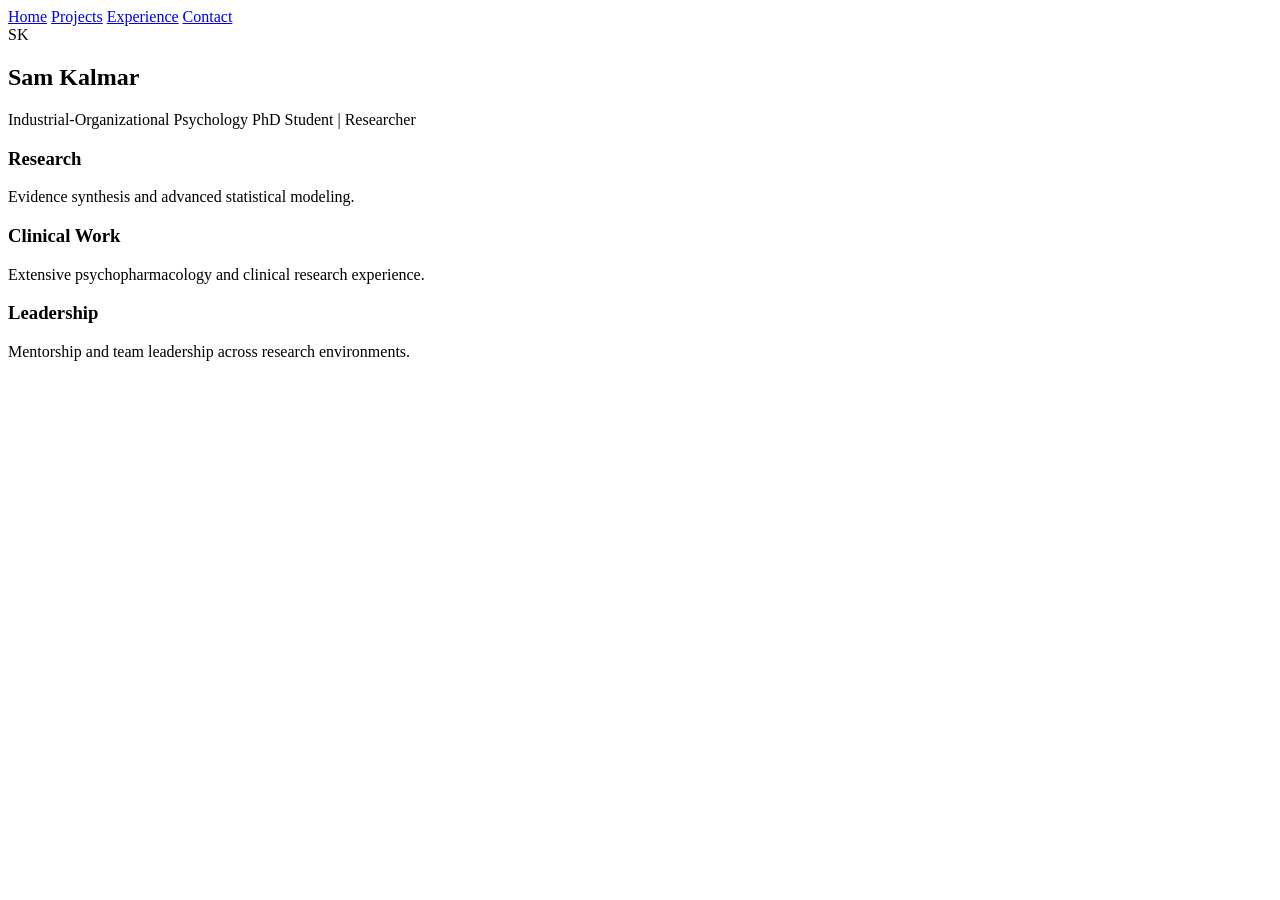
==== index.html @ a0b82de4 "Update index.html" ====
<!DOCTYPE html>
<html lang="en">
<head>
<meta charset="UTF-8">
<meta name="viewport" content="width=device-width, initial-scale=1.0">
<title>Sam Kalmar</title>
<link rel="stylesheet" href="styles.css">
</head>
<body>
<header>
<nav>
<a href="index.html">Home</a>
<a href="projects.html">Projects</a>
<a href="experience.html">Experience</a>
<a href="contact.html">Contact</a>
</nav>
<div class="logo">SK</div>
</header>

<section class="hero">
<h1>Sam Kalmar</h1>
<p>Industrial-Organizational Psychology PhD Student | Researcher</p>
</section>

<section class="cards">
<div class="card">
<h3>Research</h3>
<p>Evidence synthesis and advanced statistical modeling.</p>
</div>
<div class="card">
<h3>Clinical Work</h3>
<p>Extensive psychopharmacology and clinical research experience.</p>
</div>
<div class="card">
<h3>Leadership</h3>
<p>Mentorship and team leadership across research environments.</p>
</div>
</section>
</body>
</html>
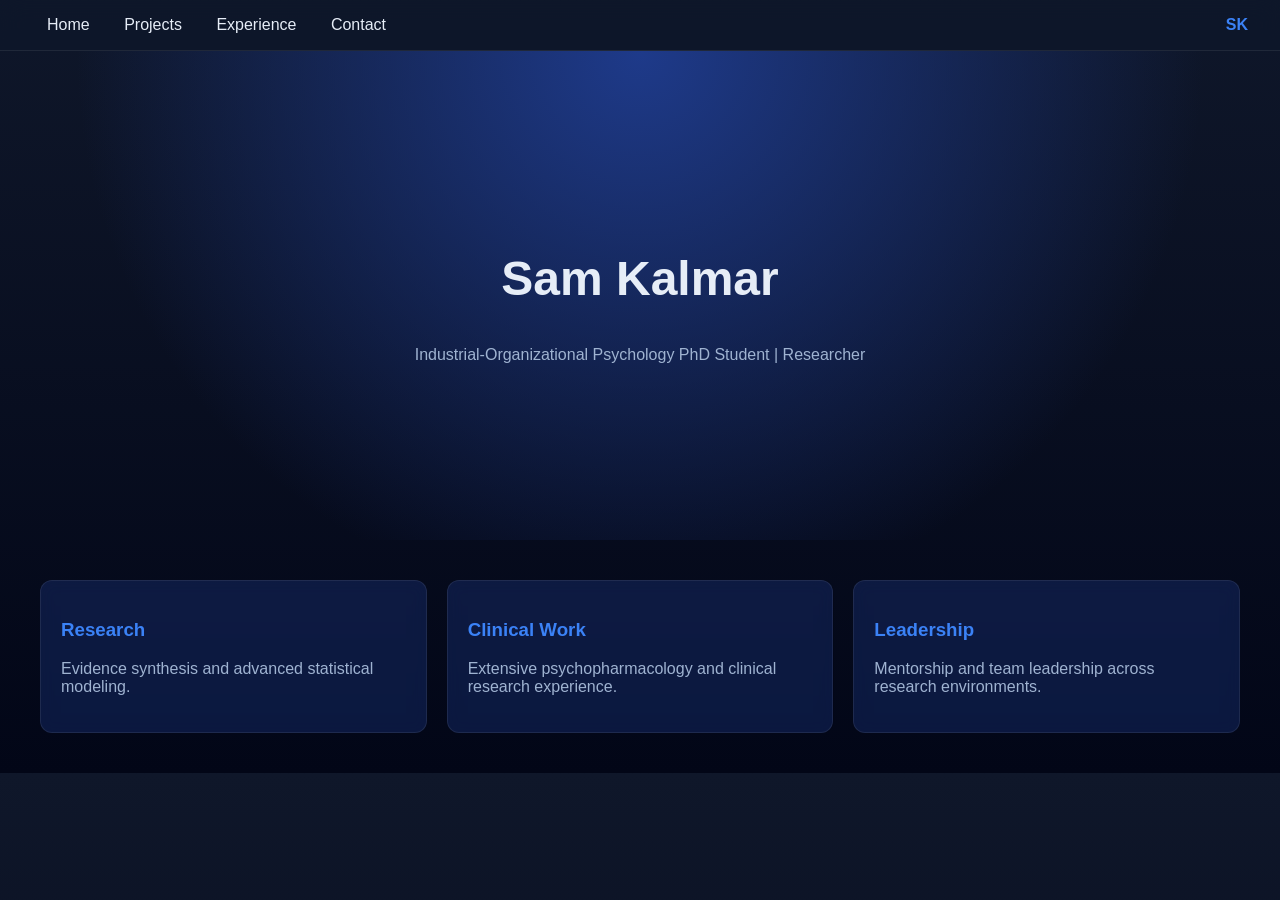
==== commit b723f4b2: "Update index.html" ====
--- a/index.html
+++ b/index.html
@@ -4,7 +4,7 @@
 <meta charset="UTF-8">
 <meta name="viewport" content="width=device-width, initial-scale=1.0">
 <title>Sam Kalmar</title>
-<link rel="stylesheet" href="styles.css">
+<link rel="stylesheet" href="style.css">
 </head>
 <body>
 <header>
--- a/style.css
+++ b/style.css
@@ -0,0 +1,139 @@
+:root{
+  --bg: #0f172a;            /* deep blue slate */
+  --bg-soft: #111c3a;       /* slightly lighter */
+  --card: rgba(30, 58, 138, 0.35); /* translucent blue */
+  --text: #e6edf7;          /* soft light text */
+  --muted: #9fb3d1;         /* secondary text */
+  --accent: #3b82f6;        /* vibrant blue */
+  --accent-strong: #60a5fa; /* hover highlight */
+  --border: rgba(255,255,255,0.08);
+}
+
+body {
+  font-family: Arial, sans-serif;
+  margin: 0;
+  background: linear-gradient(180deg, var(--bg), #020617);
+  color: var(--text);
+}
+
+header {
+  position: sticky;
+  top: 0;
+  backdrop-filter: blur(12px);
+  background: rgba(15, 23, 42, 0.65);
+  display: flex;
+  justify-content: space-between;
+  align-items: center;
+  padding: 1rem 2rem;
+  border-bottom: 1px solid var(--border);
+  z-index: 1000;
+}
+
+nav a {
+  margin: 0 15px;
+  text-decoration: none;
+  color: var(--text);
+  font-weight: 500;
+  transition: 0.3s ease;
+}
+
+nav a:hover {
+  color: var(--accent-strong);
+  opacity: 0.8;
+}
+
+.logo {
+  font-weight: bold;
+  color: var(--accent);
+}
+
+.hero {
+  padding: 160px 20px;
+  text-align: center;
+  background: radial-gradient(circle at top, #1e3a8a, transparent 70%);
+}
+
+.hero h1 {
+  font-size: 3rem;
+  transition: 0.3s ease;
+}
+
+.hero h1:hover {
+  color: var(--accent-strong);
+  opacity: 0.85;
+}
+
+.hero p {
+  color: var(--muted);
+}
+
+.cards {
+  display: grid;
+  grid-template-columns: repeat(auto-fit, minmax(250px,1fr));
+  gap: 20px;
+  padding: 40px;
+}
+
+.card {
+  background: var(--card);
+  padding: 20px;
+  border-radius: 12px;
+  border: 1px solid var(--border);
+  backdrop-filter: blur(8px);
+  transition: 0.3s ease;
+}
+
+.card h3 {
+  color: var(--accent);
+}
+
+.card p {
+  color: var(--muted);
+}
+
+.card:hover {
+  transform: translateY(-6px);
+  background: rgba(59,130,246,0.25);
+  border-color: rgba(96,165,250,0.4);
+}
+
+section {
+  padding: 40px;
+}
+
+h1, h2, h3 {
+  transition: 0.3s ease;
+}
+
+h1:hover, h2:hover, h3:hover {
+  color: var(--accent-strong);
+  opacity: 0.9;
+}
+
+input, textarea {
+  width: 100%;
+  padding: 10px;
+  margin-bottom: 10px;
+  border-radius: 6px;
+  border: 1px solid var(--border);
+  background: #020617;
+  color: var(--text);
+}
+
+input::placeholder, textarea::placeholder {
+  color: var(--muted);
+}
+
+button {
+  padding: 10px 20px;
+  border: none;
+  background: var(--accent);
+  color: white;
+  border-radius: 6px;
+  transition: 0.3s ease;
+}
+
+button:hover {
+  background: var(--accent-strong);
+  opacity: 0.9;
+}
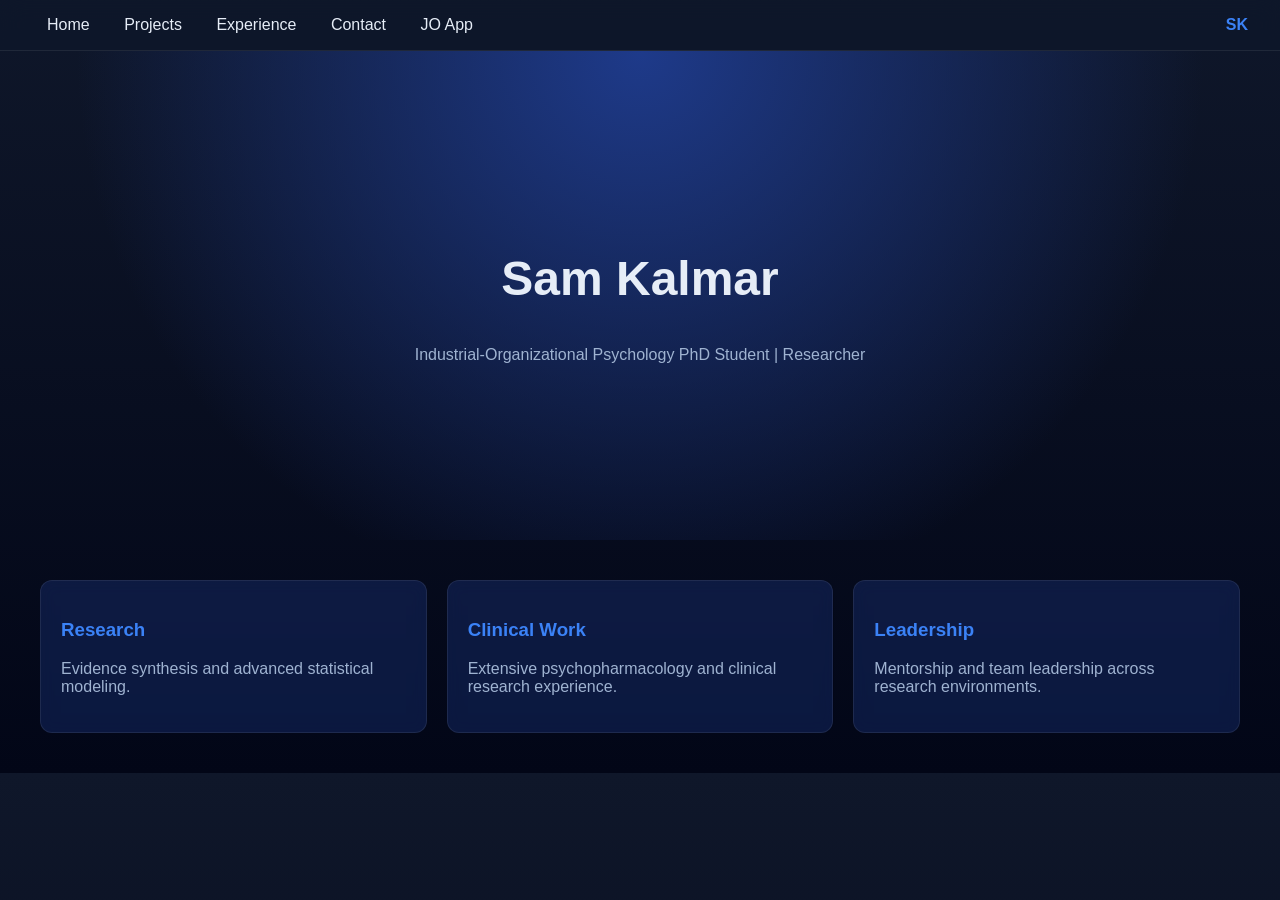
==== commit d0fc6613: "Update index.html" ====
--- a/index.html
+++ b/index.html
@@ -3,7 +3,7 @@
 <head>
 <meta charset="UTF-8">
 <meta name="viewport" content="width=device-width, initial-scale=1.0">
-<title>Sam Kalmar</title>
+<title>S. Kalmar | Home</title>
 <link rel="stylesheet" href="style.css">
 </head>
 <body>
@@ -13,6 +13,7 @@
 <a href="projects.html">Projects</a>
 <a href="experience.html">Experience</a>
 <a href="contact.html">Contact</a>
+<a href="app.html">JO App<a/>
 </nav>
 <div class="logo">SK</div>
 </header>
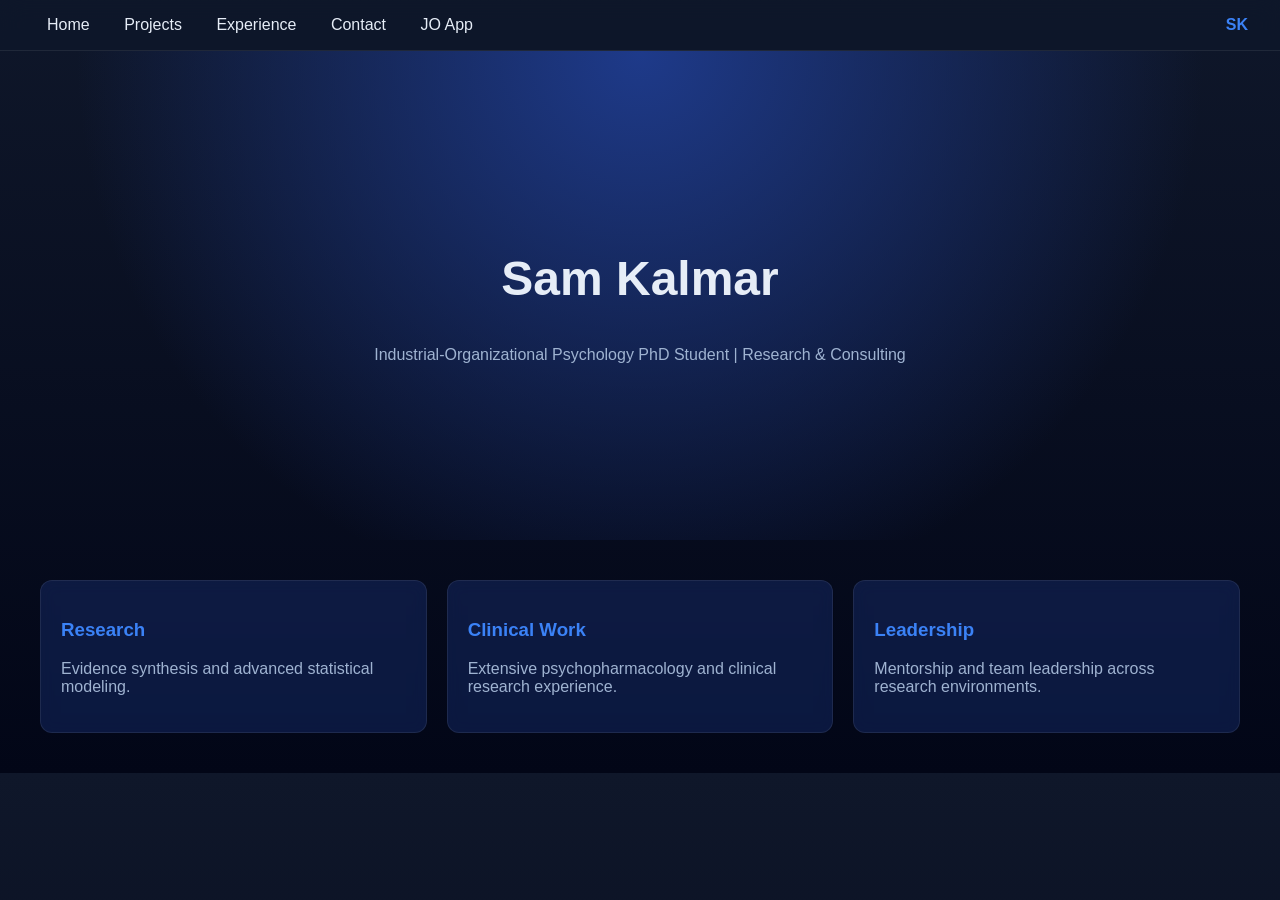
==== commit b883e36d: "Update description in hero section" ====
--- a/index.html
+++ b/index.html
@@ -20,7 +20,7 @@
 
 <section class="hero">
 <h1>Sam Kalmar</h1>
-<p>Industrial-Organizational Psychology PhD Student | Researcher</p>
+<p>Industrial-Organizational Psychology PhD Student | Research & Consulting </p>
 </section>
 
 <section class="cards">
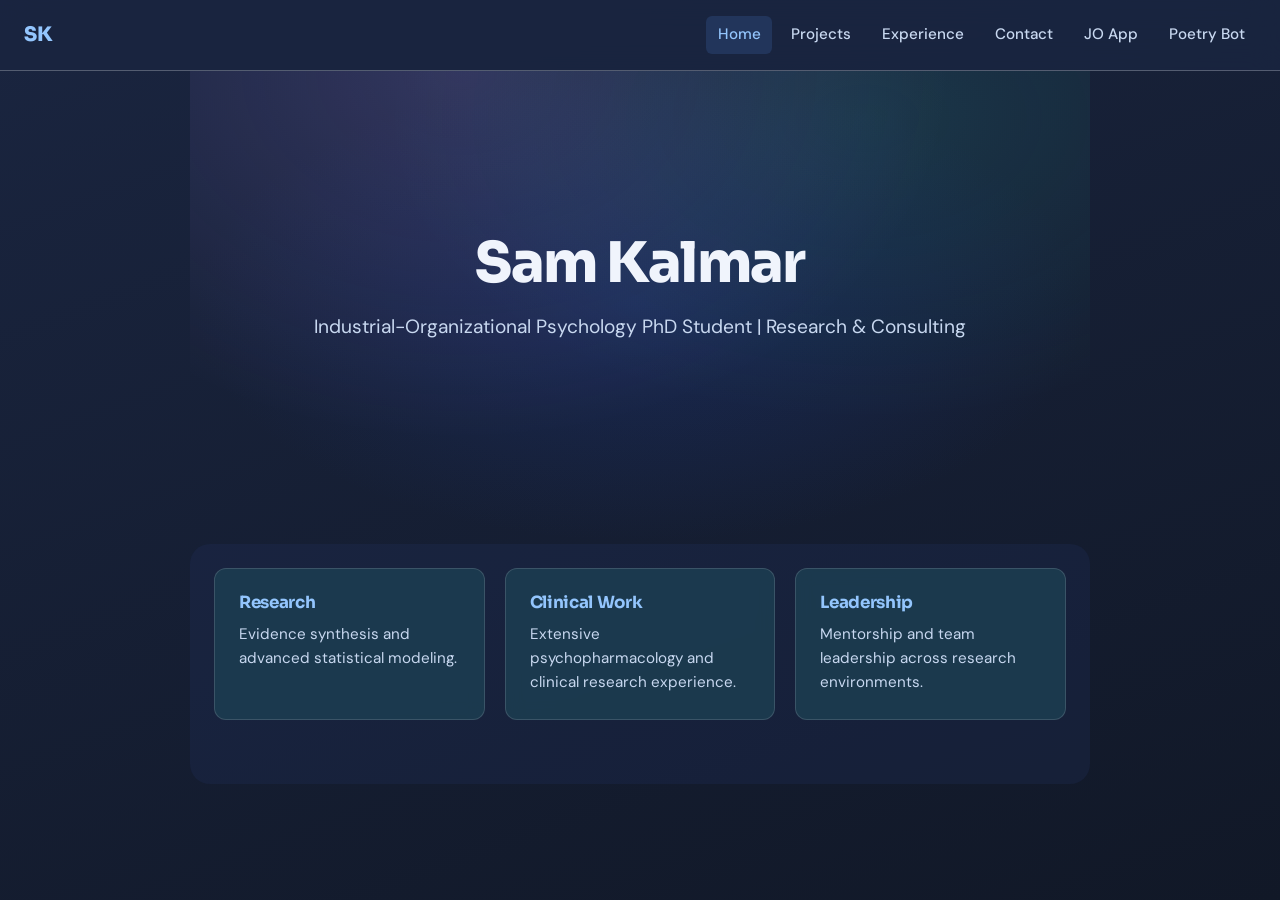
==== commit a0d9e3f1: "Refactor index.html structure and content Reorganized HTML structure by removing the old header and " ====
--- a/index.html
+++ b/index.html
@@ -7,35 +7,28 @@
 <link rel="stylesheet" href="style.css">
 </head>
 <body>
-<header>
-<nav>
-<a href="index.html">Home</a>
-<a href="projects.html">Projects</a>
-<a href="experience.html">Experience</a>
-<a href="contact.html">Contact</a>
-<a href="app.html">JO App<a/>
-</nav>
-<div class="logo">SK</div>
-</header>
-
-<section class="hero">
-<h1>Sam Kalmar</h1>
-<p>Industrial-Organizational Psychology PhD Student | Research & Consulting </p>
-</section>
-
-<section class="cards">
-<div class="card">
-<h3>Research</h3>
-<p>Evidence synthesis and advanced statistical modeling.</p>
-</div>
-<div class="card">
-<h3>Clinical Work</h3>
-<p>Extensive psychopharmacology and clinical research experience.</p>
-</div>
-<div class="card">
-<h3>Leadership</h3>
-<p>Mentorship and team leadership across research environments.</p>
-</div>
-</section>
+<header></header>
+<main id="main-content">
+  <section class="hero">
+  <h1>Sam Kalmar</h1>
+  <p>Industrial-Organizational Psychology PhD Student | Research & Consulting </p>
+  </section>
+  
+  <section class="cards">
+  <div class="card">
+  <h3>Research</h3>
+  <p>Evidence synthesis and advanced statistical modeling.</p>
+  </div>
+  <div class="card">
+  <h3>Clinical Work</h3>
+  <p>Extensive psychopharmacology and clinical research experience.</p>
+  </div>
+  <div class="card">
+  <h3>Leadership</h3>
+  <p>Mentorship and team leadership across research environments.</p>
+  </div>
+  </section>
+</main>
+<script src="nav.js"></script>
 </body>
 </html>
--- a/style.css
+++ b/style.css
@@ -1,139 +1,489 @@
-:root{
-  --bg: #0f172a;            /* deep blue slate */
-  --bg-soft: #111c3a;       /* slightly lighter */
-  --card: rgba(30, 58, 138, 0.35); /* translucent blue */
-  --text: #e6edf7;          /* soft light text */
-  --muted: #9fb3d1;         /* secondary text */
-  --accent: #3b82f6;        /* vibrant blue */
-  --accent-strong: #60a5fa; /* hover highlight */
-  --border: rgba(255,255,255,0.08);
+/* ============================================================
+   Personal Website — Accessible + Mobile-First CSS
+   WCAG AA compliant contrast ratios throughout
+   ============================================================ */
+
+/* ── Google Fonts import ─────────────────────────────────── */
+@import url('https://fonts.googleapis.com/css2?family=DM+Sans:wght@400;500;600&family=Sora:wght@700;800&display=swap');
+
+/* ── Design tokens ───────────────────────────────────────── */
+:root {
+  /* Backgrounds — lighter than pure black for better contrast headroom */
+  --bg:             #1a2540;          /* medium-dark navy */
+  --bg-soft:        #223060;          /* section / surface layer */
+  --bg-deep:        #111827;          /* footer / deepest panels */
+
+  /* Cards — distinct tints so cards never look monotone */
+  --card:           rgba(28, 60, 80, 0.90);   /* teal-navy */
+  --card-alt:       rgba(45, 38, 75, 0.88);   /* violet-tinted */
+  --card-warm:      rgba(55, 42, 30, 0.85);   /* amber-tinted */
+
+  /* Text */
+  --text:           #f0f4fc;          /* 12:1 on --bg ✓ */
+  --muted:          #c8d8f0;          /* 7.2:1 on --bg ✓ */
+  --subtle:         #8faece;          /* 4.6:1 — captions, timestamps */
+
+  /* Primary accent — blue */
+  --accent:         #5b9cf6;          /* 4.8:1 on --bg ✓ */
+  --accent-hover:   #93c5fd;          /* 8.3:1 on --bg ✓ */
+
+  /* Secondary accents */
+  --teal:           #2dd4bf;          /* 6.1:1 on --bg ✓ */
+  --teal-hover:     #5eead4;
+  --violet:         #a78bfa;          /* 5.4:1 on --bg ✓ */
+  --violet-hover:   #c4b5fd;
+  --amber:          #fbbf24;          /* 8.5:1 on --bg ✓ */
+  --amber-hover:    #fde68a;
+  --rose:           #fb7185;          /* 5.2:1 on --bg ✓ */
+  --rose-hover:     #fda4af;
+
+  /* Borders */
+  --border:         rgba(255, 255, 255, 0.14);
+  --border-strong:  rgba(255, 255, 255, 0.26);
+
+  /* Focus */
+  --focus-ring:     #93c5fd;
+
+  /* Typography */
+  --font-display:   'Sora', sans-serif;
+  --font-body:      'DM Sans', sans-serif;
+
+  /* Radii */
+  --radius-sm:      6px;
+  --radius-md:      12px;
+  --radius-lg:      20px;
+
+  --transition:     0.25s ease;
+
+  /* Spacing scale */
+  --space-xs:  0.5rem;
+  --space-sm:  1rem;
+  --space-md:  1.5rem;
+  --space-lg:  2.5rem;
+  --space-xl:  4rem;
+}
+
+/* ── Reset & base ────────────────────────────────────────── */
+*, *::before, *::after {
+  box-sizing: border-box;
+  margin: 0;
+  padding: 0;
+}
+
+html {
+  scroll-behavior: smooth;
+  font-size: 100%;
 }
 
 body {
-  font-family: Arial, sans-serif;
-  margin: 0;
-  background: linear-gradient(180deg, var(--bg), #020617);
-  color: var(--text);
-}
-
+  font-family: var(--font-body);
+  font-size: clamp(1rem, 1.5vw, 1.125rem);
+  line-height: 1.7;
+  background: linear-gradient(160deg, var(--bg) 0%, var(--bg-deep) 100%);
+  color: var(--text);
+  min-height: 100vh;
+}
+
+:focus-visible {
+  outline: 2px solid var(--focus-ring);
+  outline-offset: 3px;
+  border-radius: 4px;
+}
+
+/* Skip-to-content */
+.skip-link {
+  position: absolute;
+  top: -100%;
+  left: var(--space-sm);
+  background: var(--accent);
+  color: #111827;
+  padding: 0.5em 1em;
+  border-radius: var(--radius-sm);
+  font-weight: 600;
+  z-index: 9999;
+  transition: top 0.2s;
+}
+.skip-link:focus { top: var(--space-sm); }
+
+/* ── Header / Navigation ─────────────────────────────────── */
 header {
   position: sticky;
   top: 0;
-  backdrop-filter: blur(12px);
-  background: rgba(15, 23, 42, 0.65);
+  z-index: 1000;
+  backdrop-filter: blur(14px);
+  -webkit-backdrop-filter: blur(14px);
+  background: rgba(26, 37, 64, 0.88);
+  border-bottom: 1px solid var(--border-strong);
+  padding: var(--space-sm) var(--space-md);
   display: flex;
   justify-content: space-between;
   align-items: center;
-  padding: 1rem 2rem;
-  border-bottom: 1px solid var(--border);
-  z-index: 1000;
+  gap: var(--space-sm);
+}
+
+.logo {
+  font-family: var(--font-display);
+  font-weight: 800;
+  font-size: 1.25rem;
+  color: var(--accent-hover);
+  text-decoration: none;
+  letter-spacing: -0.02em;
+  flex-shrink: 0;
+}
+
+nav {
+  display: flex;
+  align-items: center;
+  gap: var(--space-xs);
 }
 
 nav a {
-  margin: 0 15px;
+  font-weight: 500;
+  font-size: 0.95rem;
+  padding: 0.4em 0.75em;
+  border-radius: var(--radius-sm);
   text-decoration: none;
-  color: var(--text);
-  font-weight: 500;
-  transition: 0.3s ease;
+  color: var(--muted);
+  transition: color var(--transition), background var(--transition);
+  white-space: nowrap;
 }
 
 nav a:hover {
-  color: var(--accent-strong);
-  opacity: 0.8;
-}
-
-.logo {
-  font-weight: bold;
-  color: var(--accent);
-}
-
+  color: var(--accent-hover);
+  background: rgba(91, 156, 246, 0.12);
+}
+
+nav a[aria-current="page"] {
+  color: var(--accent-hover);
+  background: rgba(91, 156, 246, 0.15);
+}
+
+/* ── Hamburger button ────────────────────────────────────── */
+.nav-toggle {
+  display: none;
+  background: none;
+  border: 1px solid var(--border-strong);
+  border-radius: var(--radius-sm);
+  padding: 0.45rem 0.6rem;
+  cursor: pointer;
+  color: var(--text);
+  flex-direction: column;
+  gap: 5px;
+  align-items: center;
+  justify-content: center;
+}
+
+.nav-toggle span {
+  display: block;
+  width: 22px;
+  height: 2px;
+  background: currentColor;
+  border-radius: 2px;
+  transition: transform var(--transition), opacity var(--transition);
+}
+
+.nav-toggle[aria-expanded="true"] span:nth-child(1) {
+  transform: translateY(7px) rotate(45deg);
+}
+.nav-toggle[aria-expanded="true"] span:nth-child(2) {
+  opacity: 0;
+}
+.nav-toggle[aria-expanded="true"] span:nth-child(3) {
+  transform: translateY(-7px) rotate(-45deg);
+}
+
+/* ── Mobile nav drawer ───────────────────────────────────── */
+@media (max-width: 640px) {
+  .nav-toggle { display: flex; }
+
+  nav {
+    display: none;
+    position: absolute;
+    top: 100%;
+    left: 0;
+    right: 0;
+    flex-direction: column;
+    align-items: stretch;
+    background: rgba(17, 24, 39, 0.97);
+    border-bottom: 1px solid var(--border-strong);
+    padding: var(--space-xs) var(--space-sm) var(--space-sm);
+  }
+
+  nav.is-open { display: flex; }
+
+  nav a {
+    font-size: 1.05rem;
+    padding: 0.75em 1em;
+  }
+}
+
+/* ── Hero ────────────────────────────────────────────────── */
 .hero {
-  padding: 160px 20px;
+  padding: clamp(80px, 14vw, 160px) var(--space-md);
   text-align: center;
-  background: radial-gradient(circle at top, #1e3a8a, transparent 70%);
+  background:
+    radial-gradient(ellipse at 30% 0%,   rgba(167, 139, 250, 0.18) 0%, transparent 55%),
+    radial-gradient(ellipse at 75% 10%,  rgba(45, 212, 191, 0.12)  0%, transparent 50%),
+    radial-gradient(ellipse at 50% 50%,  rgba(30, 58, 138, 0.35)   0%, transparent 70%);
 }
 
 .hero h1 {
-  font-size: 3rem;
-  transition: 0.3s ease;
-}
-
-.hero h1:hover {
-  color: var(--accent-strong);
-  opacity: 0.85;
-}
+  font-family: var(--font-display);
+  font-size: clamp(2.2rem, 6vw, 3.5rem);
+  font-weight: 800;
+  letter-spacing: -0.03em;
+  line-height: 1.15;
+  color: var(--text);
+  max-width: 18ch;
+  margin: 0 auto var(--space-sm);
+}
+
+/* Wrap a word in <span class="hero-accent"> to highlight it */
+.hero-accent { color: var(--accent-hover); }
 
 .hero p {
   color: var(--muted);
-}
-
+  font-size: clamp(1rem, 2vw, 1.2rem);
+  max-width: 55ch;
+  margin: 0 auto var(--space-lg);
+}
+
+/* ── Cards grid ──────────────────────────────────────────── */
 .cards {
   display: grid;
-  grid-template-columns: repeat(auto-fit, minmax(250px,1fr));
-  gap: 20px;
-  padding: 40px;
+  grid-template-columns: repeat(auto-fit, minmax(min(100%, 260px), 1fr));
+  gap: 1.25rem;
+  padding: var(--space-md) var(--space-md) var(--space-xl);
 }
 
 .card {
   background: var(--card);
-  padding: 20px;
-  border-radius: 12px;
+  padding: var(--space-md);
+  border-radius: var(--radius-md);
   border: 1px solid var(--border);
   backdrop-filter: blur(8px);
-  transition: 0.3s ease;
+  transition: transform var(--transition), background var(--transition), border-color var(--transition);
+}
+
+.card:hover {
+  transform: translateY(-5px);
+  border-color: var(--border-strong);
+}
+
+/* Colour variant cards */
+.card--teal   { background: rgba(15, 70, 68, 0.80);  border-color: rgba(45, 212, 191, 0.25); }
+.card--violet { background: var(--card-alt);          border-color: rgba(167, 139, 250, 0.25); }
+.card--amber  { background: var(--card-warm);         border-color: rgba(251, 191, 36, 0.25); }
+
+.card--teal:hover   { background: rgba(15, 70, 68, 0.95);  border-color: rgba(94, 234, 212, 0.45); }
+.card--violet:hover { background: rgba(55, 45, 90, 0.95);  border-color: rgba(196, 181, 253, 0.45); }
+.card--amber:hover  { background: rgba(70, 50, 20, 0.95);  border-color: rgba(253, 230, 138, 0.45); }
+
+@media (prefers-reduced-motion: reduce) {
+  .card:hover { transform: none; }
 }
 
 .card h3 {
-  color: var(--accent);
-}
+  font-family: var(--font-display);
+  font-size: 1.05rem;
+  font-weight: 700;
+  margin-bottom: 0.5em;
+  color: var(--accent-hover);
+}
+
+.card--teal   h3 { color: var(--teal);   }
+.card--violet h3 { color: var(--violet); }
+.card--amber  h3 { color: var(--amber);  }
 
 .card p {
   color: var(--muted);
-}
-
-.card:hover {
-  transform: translateY(-6px);
-  background: rgba(59,130,246,0.25);
-  border-color: rgba(96,165,250,0.4);
-}
-
+  font-size: 0.95rem;
+  line-height: 1.6;
+}
+
+/* ── Sections ────────────────────────────────────────────── */
 section {
-  padding: 40px;
+  padding: var(--space-xl) var(--space-md);
+  max-width: 900px;
+  margin: 0 auto;
+}
+
+section:nth-of-type(even) {
+  background: rgba(34, 48, 96, 0.25);
+  border-radius: var(--radius-lg);
 }
 
 h1, h2, h3 {
-  transition: 0.3s ease;
-}
-
-h1:hover, h2:hover, h3:hover {
-  color: var(--accent-strong);
-  opacity: 0.9;
-}
-
-input, textarea {
+  font-family: var(--font-display);
+  letter-spacing: -0.02em;
+  line-height: 1.2;
+}
+
+h2 {
+  font-size: clamp(1.6rem, 4vw, 2.2rem);
+  margin-bottom: var(--space-md);
+  color: var(--text);
+}
+
+/* Decorative gradient rule under section headings */
+h2::after {
+  content: '';
+  display: block;
+  margin-top: 0.4em;
+  width: 3rem;
+  height: 3px;
+  border-radius: 2px;
+  background: linear-gradient(90deg, var(--accent), var(--teal));
+}
+
+/* ── Badges / tags ───────────────────────────────────────── */
+.badge {
+  display: inline-block;
+  padding: 0.2em 0.65em;
+  border-radius: 999px;
+  font-size: 0.78rem;
+  font-weight: 600;
+  letter-spacing: 0.02em;
+}
+
+.badge--blue   { background: rgba(91, 156, 246, 0.18);  color: var(--accent-hover); }
+.badge--teal   { background: rgba(45, 212, 191, 0.15);  color: var(--teal);         }
+.badge--violet { background: rgba(167, 139, 250, 0.15); color: var(--violet);       }
+.badge--amber  { background: rgba(251, 191, 36, 0.15);  color: var(--amber);        }
+.badge--rose   { background: rgba(251, 113, 133, 0.15); color: var(--rose-hover);   }
+
+/* ── Forms ───────────────────────────────────────────────── */
+label {
+  display: block;
+  font-weight: 500;
+  font-size: 0.9rem;
+  margin-bottom: 0.35em;
+  color: var(--text);
+}
+
+input,
+textarea {
   width: 100%;
-  padding: 10px;
-  margin-bottom: 10px;
-  border-radius: 6px;
-  border: 1px solid var(--border);
-  background: #020617;
-  color: var(--text);
-}
-
-input::placeholder, textarea::placeholder {
-  color: var(--muted);
-}
-
-button {
-  padding: 10px 20px;
+  padding: 0.65em 0.85em;
+  margin-bottom: var(--space-sm);
+  border-radius: var(--radius-sm);
+  border: 1px solid var(--border-strong);
+  background: rgba(17, 24, 39, 0.80);
+  color: var(--text);
+  font-family: var(--font-body);
+  font-size: 1rem;
+  transition: border-color var(--transition), box-shadow var(--transition);
+}
+
+input:focus,
+textarea:focus {
+  border-color: var(--accent);
+  box-shadow: 0 0 0 3px rgba(91, 156, 246, 0.28);
+  outline: none;
+}
+
+input::placeholder,
+textarea::placeholder {
+  color: var(--subtle);
+}
+
+textarea {
+  min-height: 130px;
+  resize: vertical;
+}
+
+/* ── Buttons ─────────────────────────────────────────────── */
+button,
+.btn {
+  display: inline-flex;
+  align-items: center;
+  gap: 0.4em;
+  padding: 0.65em 1.4em;
   border: none;
+  font-family: var(--font-body);
+  font-size: 1rem;
+  font-weight: 600;
+  border-radius: var(--radius-sm);
+  cursor: pointer;
+  text-decoration: none;
+  transition: background var(--transition), transform var(--transition), box-shadow var(--transition);
+  /* Primary — blue */
   background: var(--accent);
-  color: white;
-  border-radius: 6px;
-  transition: 0.3s ease;
-}
-
-button:hover {
-  background: var(--accent-strong);
-  opacity: 0.9;
-}
+  color: #0f172a;
+}
+
+button:hover,
+.btn:hover {
+  background: var(--accent-hover);
+  transform: translateY(-1px);
+  box-shadow: 0 4px 16px rgba(91, 156, 246, 0.35);
+}
+
+.btn--teal {
+  background: var(--teal);
+  color: #0f172a;
+}
+.btn--teal:hover {
+  background: var(--teal-hover);
+  box-shadow: 0 4px 16px rgba(45, 212, 191, 0.35);
+}
+
+.btn--ghost {
+  background: transparent;
+  color: var(--accent-hover);
+  border: 1.5px solid var(--accent);
+}
+.btn--ghost:hover {
+  background: rgba(91, 156, 246, 0.12);
+  border-color: var(--accent-hover);
+}
+
+.btn--rose {
+  background: var(--rose);
+  color: #0f172a;
+}
+.btn--rose:hover {
+  background: var(--rose-hover);
+  box-shadow: 0 4px 16px rgba(251, 113, 133, 0.35);
+}
+
+button:active,
+.btn:active {
+  transform: translateY(0);
+  box-shadow: none;
+}
+
+@media (prefers-reduced-motion: reduce) {
+  button:hover, .btn:hover { transform: none; }
+}
+
+/* ── Utility: visually hidden ────────────────────────────── */
+.sr-only {
+  position: absolute;
+  width: 1px;
+  height: 1px;
+  padding: 0;
+  margin: -1px;
+  overflow: hidden;
+  clip: rect(0,0,0,0);
+  white-space: nowrap;
+  border: 0;
+}
+
+/* ── Responsive tweaks ───────────────────────────────────── */
+@media (max-width: 480px) {
+  :root {
+    --space-md: 1.1rem;
+    --space-lg: 1.75rem;
+    --space-xl: 3rem;
+  }
+
+  .cards {
+    padding: var(--space-sm);
+    gap: var(--space-sm);
+  }
+
+  section {
+    padding: var(--space-lg) var(--space-sm);
+  }
+}
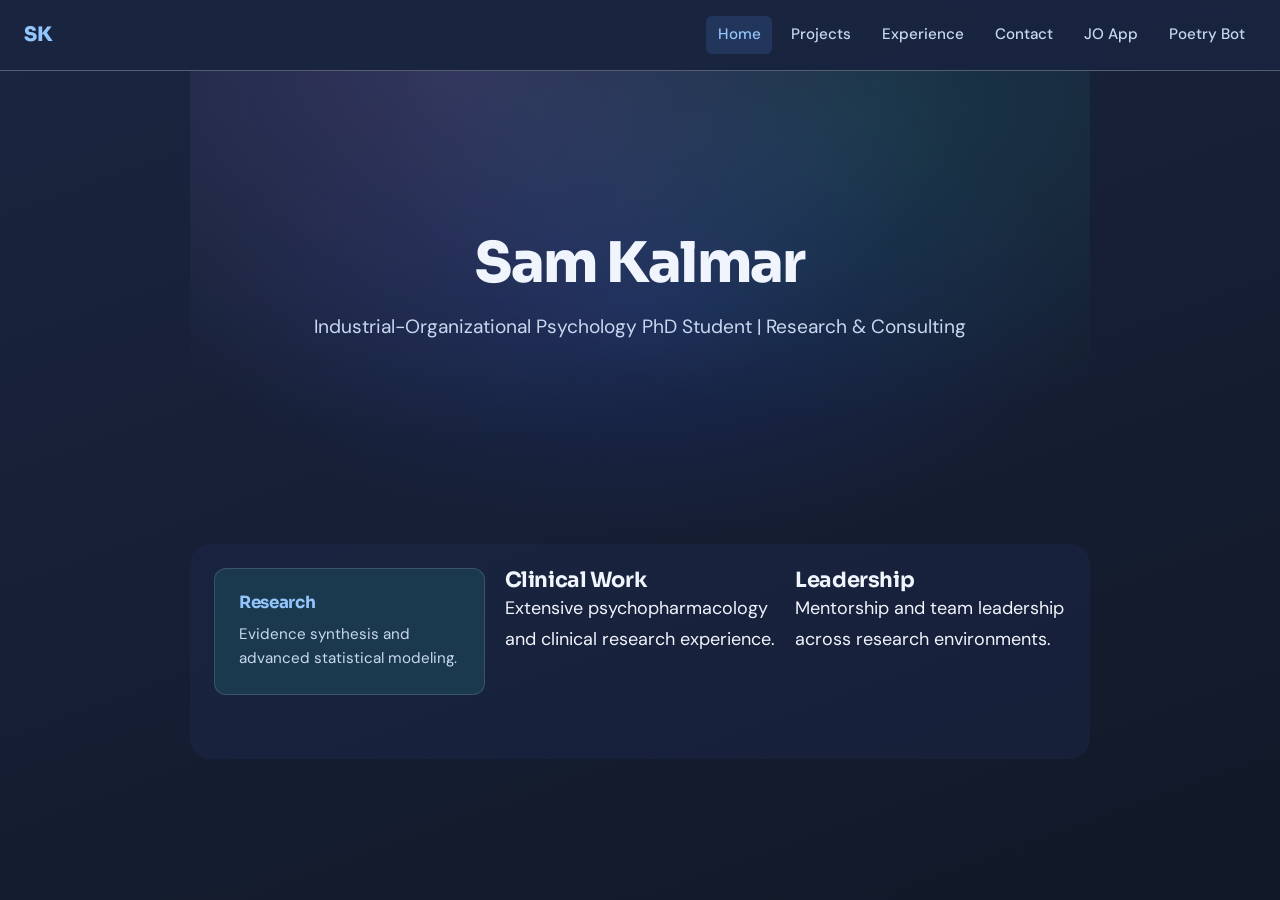
==== commit b6d04621: "Change card classes in index.html" ====
--- a/index.html
+++ b/index.html
@@ -19,11 +19,11 @@
   <h3>Research</h3>
   <p>Evidence synthesis and advanced statistical modeling.</p>
   </div>
-  <div class="card">
+  <div class="card-alt">
   <h3>Clinical Work</h3>
   <p>Extensive psychopharmacology and clinical research experience.</p>
   </div>
-  <div class="card">
+  <div class="card-warm">
   <h3>Leadership</h3>
   <p>Mentorship and team leadership across research environments.</p>
   </div>
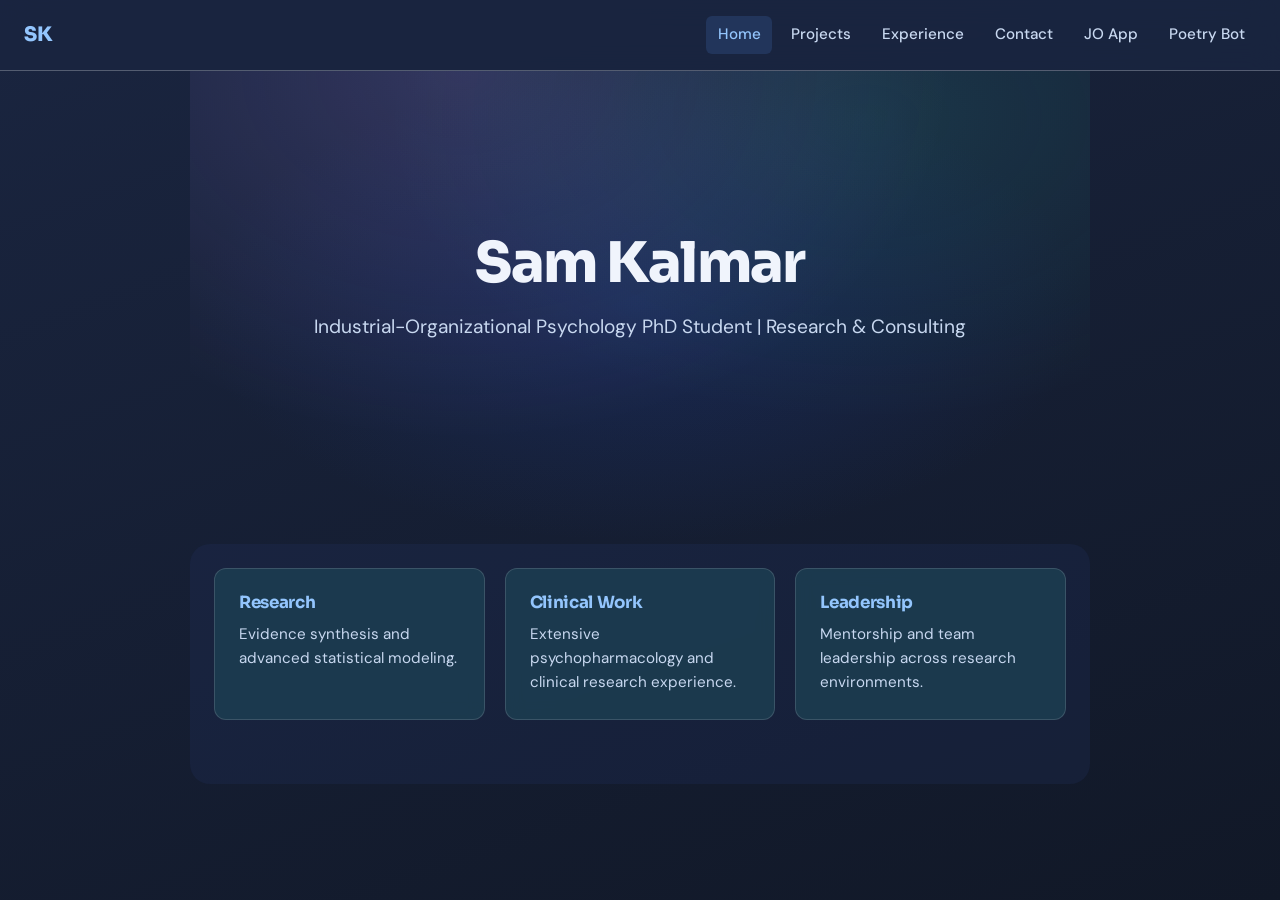
==== commit 18bd06b5: "Refactor card elements in index.html" ====
--- a/index.html
+++ b/index.html
@@ -19,11 +19,11 @@
   <h3>Research</h3>
   <p>Evidence synthesis and advanced statistical modeling.</p>
   </div>
-  <div class="card-alt">
+  <div class="card">
   <h3>Clinical Work</h3>
   <p>Extensive psychopharmacology and clinical research experience.</p>
   </div>
-  <div class="card-warm">
+  <div class="card">
   <h3>Leadership</h3>
   <p>Mentorship and team leadership across research environments.</p>
   </div>
